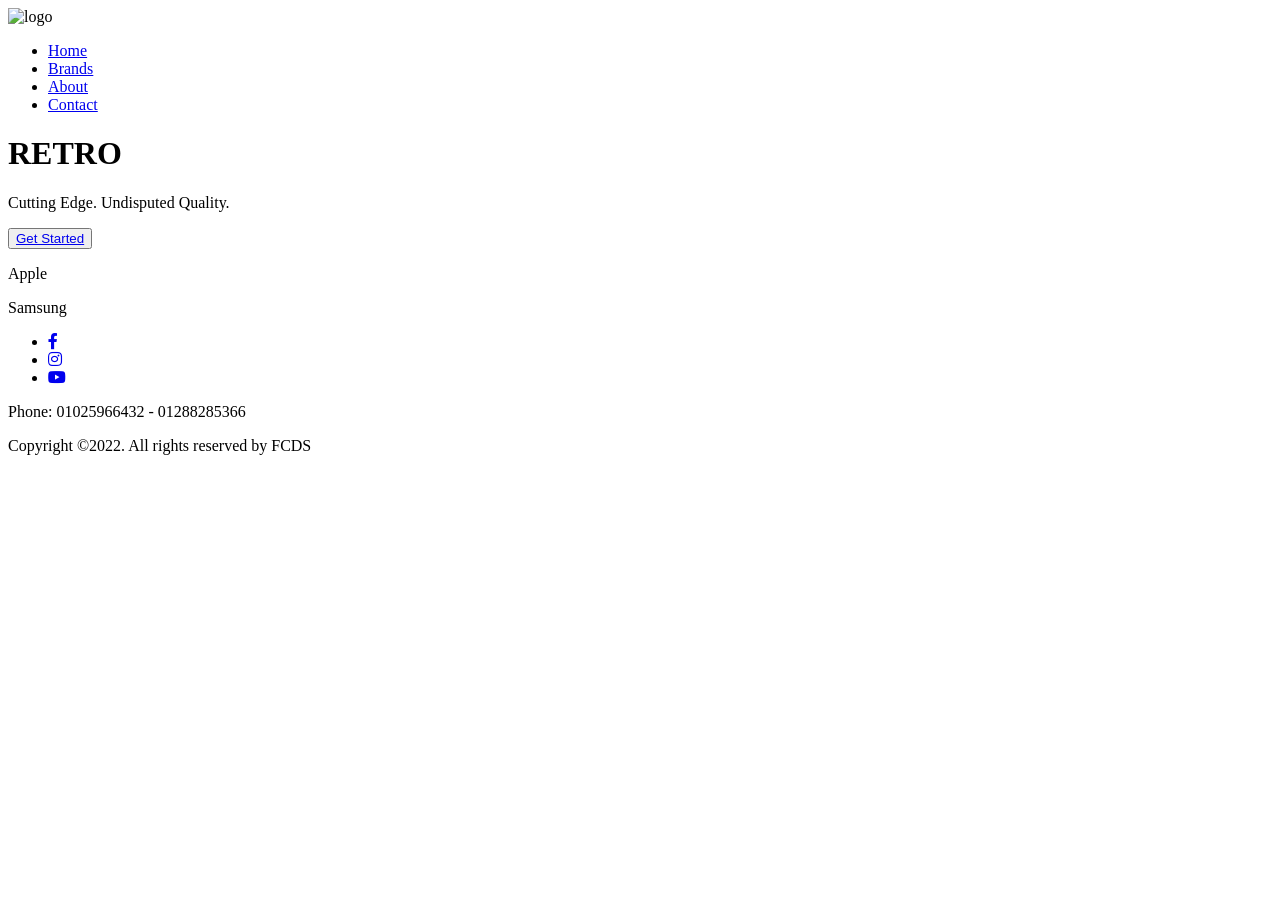
==== index.html @ 46ed7cd7 "Retro web project: static multi-page site with Docker support" ====
<!DOCTYPE html>
<html lang="en">
<head>
    <meta charset="UTF-8">
    <meta http-equiv="X-UA-Compatible" content="IE=edge">
    <meta name="viewport" content="width=device-width, initial-scale=1.0">
    <link rel="icon" type="image/x-icon" href="../Web Project/images/log.png">
    <link rel="stylesheet" href="../Web Project/css/style.css">
    <link rel="stylesheet" href="https://cdnjs.cloudflare.com/ajax/libs/font-awesome/5.15.4/css/all.css" integrity="sha512-4wfcoXlib1Aq0mUtsLLM74SZtmB73VHTafZAvxIp/Wk9u1PpIsrfmTvK0+yKetghCL8SHlZbMyEcV8Z21v42UQ==" crossorigin="anonymous" referrerpolicy="no-referrer" />    <link href="https://fonts.cdnfonts.com/css/alien-encounters" rel="stylesheet">
                
    <title>Retro</title>
</head>
<body>
    <nav>
        <img src="../Web Project/images/log.png" alt="logo">
        <ul class="navigation">
            <li><a href="#home">Home</a></li>
            <li><a href="#brands">Brands</a></li>
            <li><a href="about.html">About</a></li>
            <li><a href="#contact">Contact</a></li>
        </ul>
    </nav>

    <div class="hero-image" id="home">
        <div class="overlay">
            <div class="content">
                <h1>RETRO</h1>
                <p>Cutting Edge. Undisputed Quality.</p>
                <button class="btn"><a href="#brands">Get Started</a></button>
            </div>
        </div>
    </div>

    <div class="home-content" id="brands">
        <div class="content-container">

            <div class="brand-container">
                <div class="brand apple" onclick="location.href='apple.html';">
                    <div class="word"><p>Apple</p></div>
                </div>
            </div>
            <div class="brand-container">
                <div class="brand samsung" onclick="location.href='samsung.html';">
                    <div class="word"><p>Samsung</p></div>
                </div>
            </div>
        </div>
    </div>

    <footer id="contact"    >
        
        <div class="contact-container">
            <div class="contact-content">
                <ul>
                    <li><a href="#"><i class="fab fa-facebook-f"></i></a></li>
                    <li><a href="#"><i class="fab fa-instagram"></i></a></li>
                    <li><a href="#"><i class="fab fa-youtube"></i></a></li>
                </ul>
                <p>Phone: 01025966432 - 01288285366</p>
                <p>Copyright ©2022. All rights reserved by FCDS</p>
            </div>
        </div>
            
    </footer>


</body>
</html>
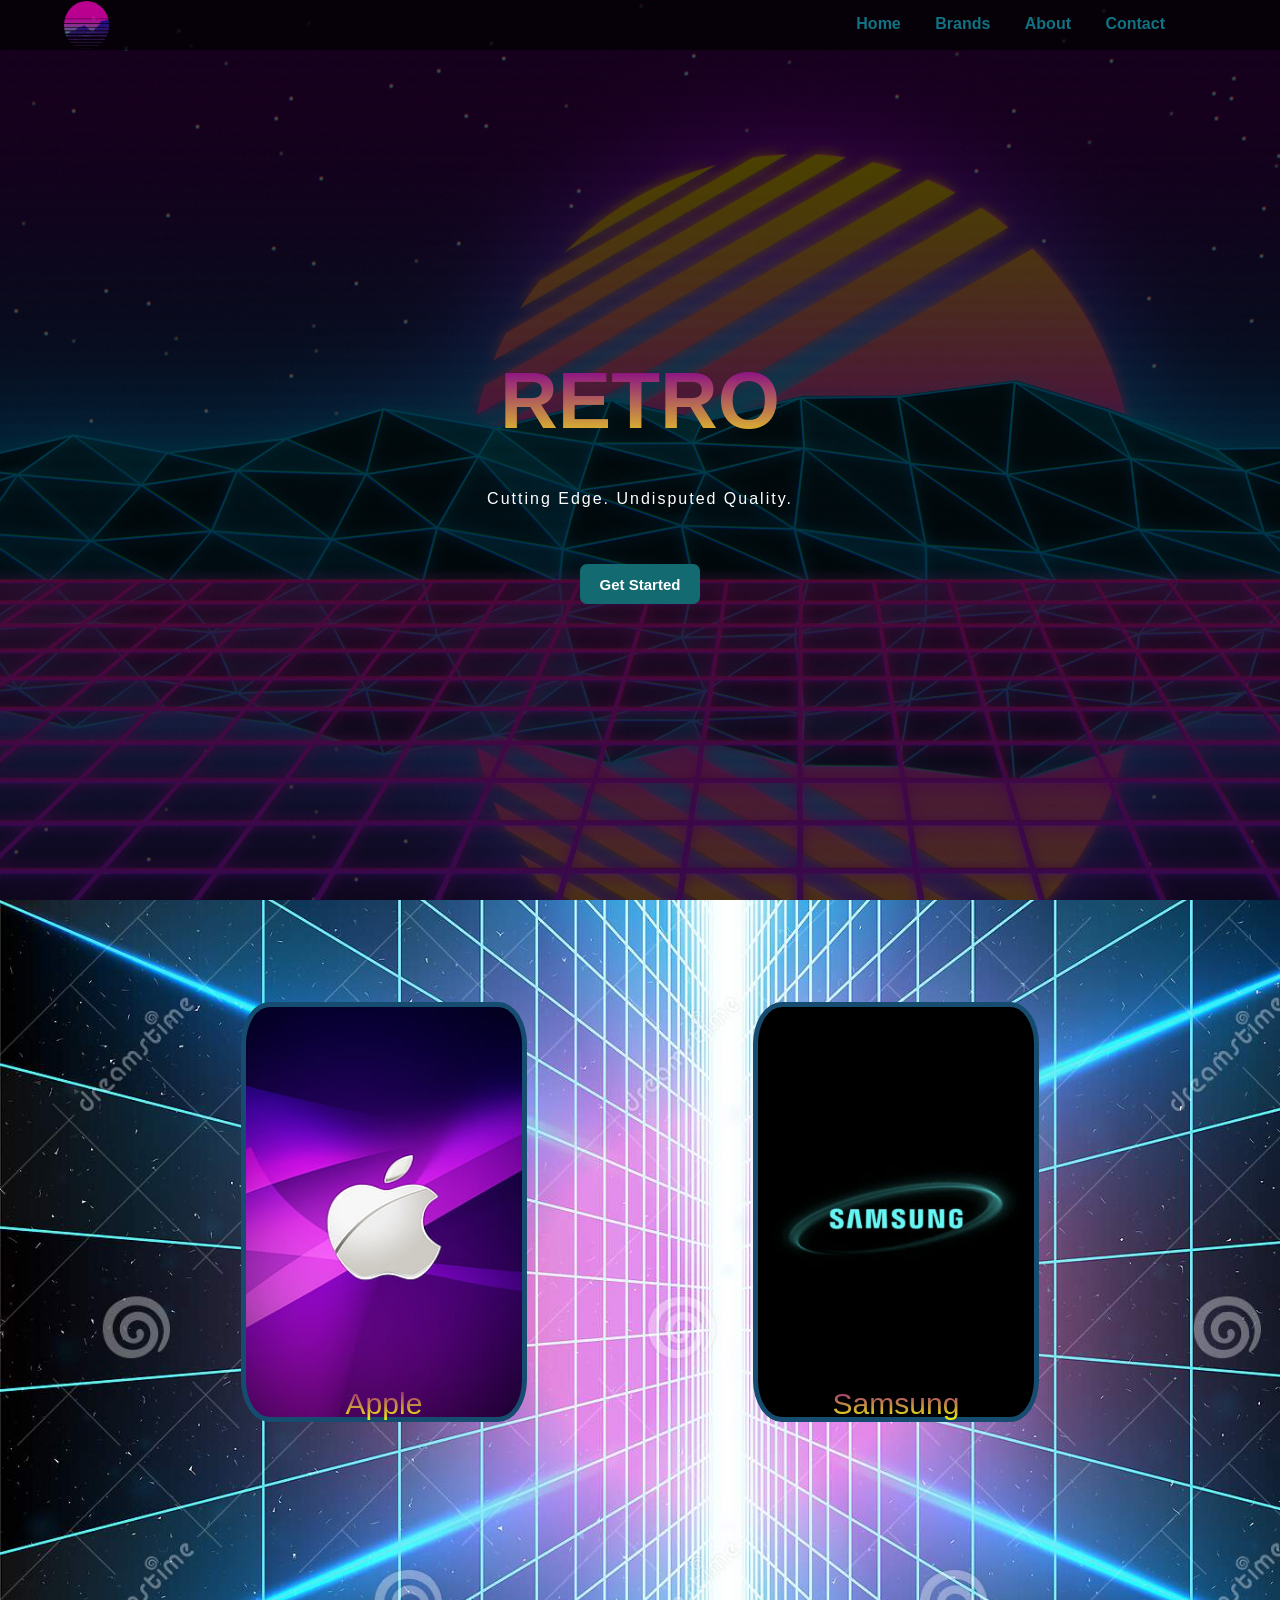
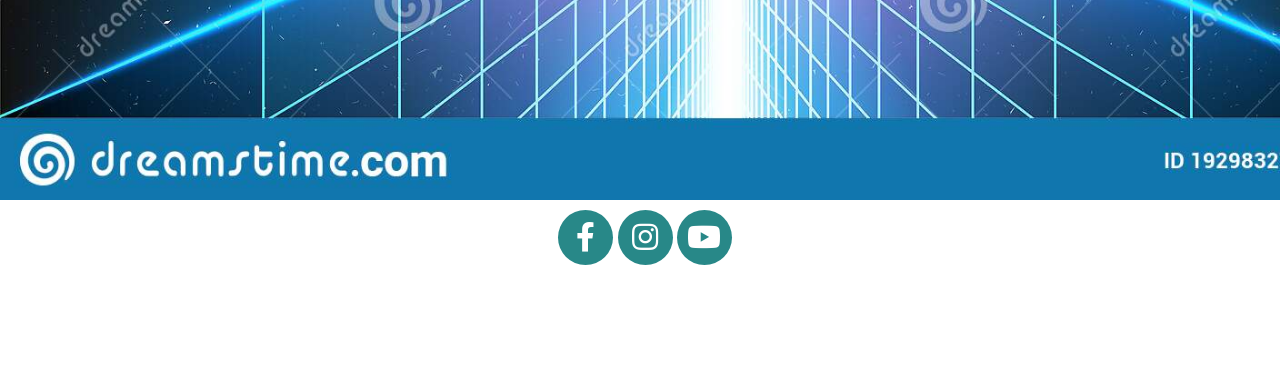
==== commit efde53d8: "Fix asset paths for GitHub Pages subpath deployment" ====
--- a/index.html
+++ b/index.html
@@ -1,18 +1,18 @@
-<!DOCTYPE html>
+﻿<!DOCTYPE html>
 <html lang="en">
 <head>
     <meta charset="UTF-8">
     <meta http-equiv="X-UA-Compatible" content="IE=edge">
     <meta name="viewport" content="width=device-width, initial-scale=1.0">
-    <link rel="icon" type="image/x-icon" href="../Web Project/images/log.png">
-    <link rel="stylesheet" href="../Web Project/css/style.css">
+    <link rel="icon" type="image/x-icon" href="images/log.png">
+    <link rel="stylesheet" href="css/style.css">
     <link rel="stylesheet" href="https://cdnjs.cloudflare.com/ajax/libs/font-awesome/5.15.4/css/all.css" integrity="sha512-4wfcoXlib1Aq0mUtsLLM74SZtmB73VHTafZAvxIp/Wk9u1PpIsrfmTvK0+yKetghCL8SHlZbMyEcV8Z21v42UQ==" crossorigin="anonymous" referrerpolicy="no-referrer" />    <link href="https://fonts.cdnfonts.com/css/alien-encounters" rel="stylesheet">
                 
     <title>Retro</title>
 </head>
 <body>
     <nav>
-        <img src="../Web Project/images/log.png" alt="logo">
+        <img src="images/log.png" alt="logo">
         <ul class="navigation">
             <li><a href="#home">Home</a></li>
             <li><a href="#brands">Brands</a></li>
@@ -57,7 +57,7 @@
                     <li><a href="#"><i class="fab fa-youtube"></i></a></li>
                 </ul>
                 <p>Phone: 01025966432 - 01288285366</p>
-                <p>Copyright ©2022. All rights reserved by FCDS</p>
+                <p>Copyright Â©2022. All rights reserved by FCDS</p>
             </div>
         </div>
             
--- a/css/style.css
+++ b/css/style.css
@@ -0,0 +1,281 @@
+* {
+    margin: 0px;
+    padding: 0px;
+    box-sizing: border-box;
+    scroll-behavior: smooth !important;
+}
+
+body{
+    font-family: 'Franklin Gothic Medium', 'Arial Narrow', Arial, sans-serif;
+    background-image: url(../images/retro1.jpg) ;
+    background-size: cover;
+    background-attachment: fixed;
+    background-repeat: no-repeat;
+}
+
+h3{
+    text-align: center;
+    color:black;
+    padding-top: 100px;
+    font-size: 40px;
+}
+.line{
+    background-color: rgb(170, 48, 218);
+    display:block;
+    height: 5px;
+    width:60px;
+    margin:auto;
+    
+}
+
+/* ------------------------------------------------------Navigation------------------------------------------------------------- */
+nav{
+    font-family: 'Alien Encounters', sans-serif;    
+    width: 100%;
+    height: 50px;
+    top:0;
+    position: fixed;
+    z-index: 10;
+    overflow: hidden;
+    background-color: black;
+    opacity: 0.7;
+}
+nav img{
+    margin-top: 1px;
+    height:95%;
+    width: 3.5%;
+    float: left;
+    margin-left: 5%;
+}
+nav ul{
+    margin-right: 100px;
+    list-style-type: none;
+    float: right;
+}
+nav li{
+    display: inline-block;
+    margin: 15px 15px;
+    
+}
+nav a{
+    text-decoration: none;
+    color:rgb(17, 163, 174);
+    font-weight: bold;
+    text-transform: capitalize;
+}
+nav a::after{
+    content: "";
+    width: 0;
+    height: 3px;
+    display: block;
+    background-color: rgb(170, 48, 218);
+    margin-top: 2px;
+    transition: .5s;
+
+}
+nav a:hover::after{
+    width: 100%;
+}
+
+/* ------------------------------------------------------Hero Content------------------------------------------------------------- */
+
+
+.hero-image{
+    height: 100vh;
+    /* background-image: url(../images/retro1.jpg); */
+    background-size: cover;
+    position:relative;
+    
+    
+}
+.content{
+    position:absolute;
+    top: 50%;
+    left: 50%;
+    transform: translate(-50%,-50%);
+    font-family: 'Alien Encounters', sans-serif;
+    text-align: center;
+    width: 80%;
+    height: 40%;
+    
+}
+h1{
+    margin-top: 10%;
+    padding: 2% 0 5% 0;
+    font-size: 80px;
+    background: -webkit-linear-gradient( rgb(141, 20, 131), #ffff06);
+    -webkit-background-clip: text;
+    -webkit-text-fill-color: transparent;
+    line-height: 20%;
+    
+}
+.content p{
+    color: rgb(255, 255, 255);
+    margin: 30px 0px;
+    letter-spacing: 2px;
+    margin-top: 30px;
+    margin-bottom: 15px;
+    padding-bottom: 4%;
+}
+.btn{
+    height: 40px;
+    width: 120px;
+    border: 0;
+    border-radius: 7px;
+    font-size: 15px;
+    font-weight: bold;
+    cursor: pointer;
+    transition: 0.5s;
+    background-color: rgb(19, 107, 113);
+    
+}
+.btn a{
+    text-decoration: none;
+    color: white;
+}
+.btn:hover{
+    background-color:rgb(180, 33, 194);
+}
+.overlay{
+    position: absolute;
+    height: 100%;
+    width: 100%;
+    top: 0;
+    left: 0;
+    background-color: rgba(0, 0,0, 0.7);
+}
+
+
+/* ---------------------------------------------------Brands---------------------------------------------------- */
+
+.home-content{
+    height: 100vh;
+    background-image: url(../images/retro2.jpg);
+    background-size: cover;
+    
+}
+
+.content-container{
+    
+    width: 80%;
+    overflow: auto;
+    margin: auto;
+    font-family: 'Alien Encounters', sans-serif;
+
+    
+}
+
+.brand{
+    width: 28%;
+    height: 420px;
+    float: left;
+    margin: 10% 11% 0px 11%;
+    cursor: pointer;
+    border: solid 5px rgb(21, 76, 111);
+    border-radius: 10%;
+    transition: 0.7s;
+    position: relative;
+    
+}
+
+.apple{
+    background-image: url(../images/apple-logo.jpg);
+    background-size: cover;
+    background-position: center;
+    
+}
+
+.samsung{
+    background-image: url(../images/samsung-logo.jpg);
+    background-size: cover;
+    background-position: center;
+}
+.word{
+    font-size: 30px;
+    width: 100%;
+    text-align: center;
+    position:absolute;
+    z-index: 6;
+    padding-top:380px;
+}
+.word p{
+    background: -webkit-linear-gradient(  rgb(145, 17, 134), rgb(241, 249, 9));
+    -webkit-background-clip: text;
+    -webkit-text-fill-color: transparent;
+}
+.apple:hover{
+    transform: rotateY(25deg);
+}
+
+.samsung:hover{
+    transform: rotateY(-25deg);
+}
+.brand::after{
+    content: "";
+    position:absolute;
+    top:0;
+    left:0;
+    height: 0px;
+    width: 100%;
+    background-color: rgba(0, 0,0, 0.6);
+    transition: 0.5s;
+    z-index:5;
+    border-radius: 10%;
+}
+.brand:hover::after{
+    height: 100%;
+    width: 100%;
+    
+}
+
+/* -----------------------------------------------------------Footer---------------------------------------------------------------- */
+
+footer{
+    height: 20vh;
+    /* background-color: rgb(27, 98, 98); */
+    
+}
+
+.contact-container{
+    width: 80%;
+    margin:auto;
+    position: relative;
+    /* background-color: #ffff06; */
+}
+.contact-content ul{
+    padding-top: 1%;
+    padding-bottom: 1%;
+    list-style-type: none;
+    margin-left: 42%;
+}
+.contact-content li{
+    display: inline-block;
+    height: 55px;
+    width: 55px;
+    border-radius: 50%;
+    background-color: rgb(40, 136, 136);
+    text-align: center;
+    margin-top:auto;
+}
+.contact-content li:hover{
+    transition: 0.7s;
+    background-color: rgb(17, 60, 60);
+}
+
+.contact-content i{
+    color:white;
+    font-size:30px;
+    padding-top: 22%;
+}
+.contact-content p{
+    text-align: center;
+    font-family: monospace;
+    padding-top:0.2%;
+    font-size: 9.5px;
+    color:white;
+    opacity: 0.8;
+    text-transform: uppercase;
+    
+}
+
+
